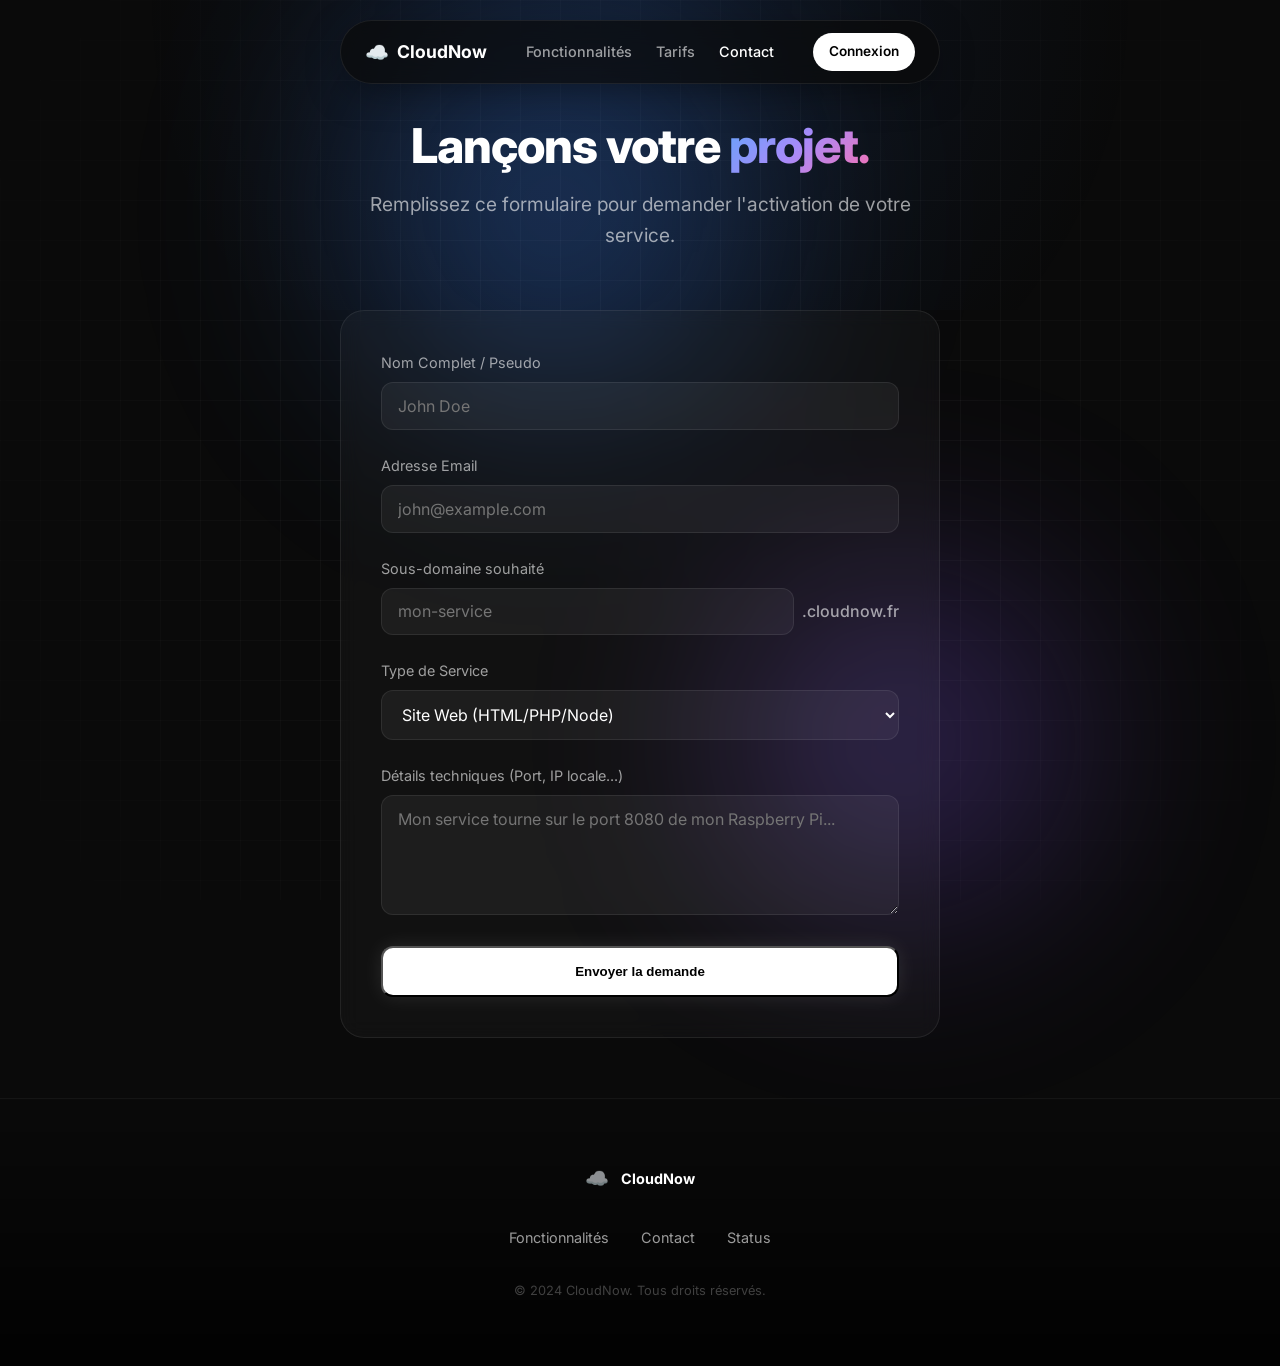
==== contact.html @ 5626d106 "Add files via upload" ====
<!DOCTYPE html>
<html lang="fr">

<head>
    <meta charset="UTF-8">
    <meta name="viewport" content="width=device-width, initial-scale=1.0">
    <title>Contact - CloudNow</title>
    <link rel="stylesheet" href="style.css">
    <link rel="icon"
        href="data:image/svg+xml,<svg xmlns=%22http://www.w3.org/2000/svg%22 viewBox=%220 0 100 100%22><text y=%22.9em%22 font-size=%2290%22>☁️</text></svg>">
</head>

<body>
    <div class="grid-overlay"></div>
    <div class="bg-gradient-blob blob-1"></div>
    <div class="bg-gradient-blob blob-2"></div>

    <nav>
        <div class="nav-glass">
            <a href="index.html" class="logo">
                <span style="font-size: 1.2rem;">☁️</span> CloudNow
            </a>
            <div class="nav-links">
                <a href="features.html">Fonctionnalités</a>
                <a href="pricing.html">Tarifs</a>
                <a href="contact.html" style="color: white;">Contact</a>
            </div>
            <a href="https://panel.cloudnow.fr" class="nav-cta">Connexion</a>
        </div>
    </nav>

    <header class="page-header">
        <h1>Lançons votre <span class="text-gradient">projet.</span></h1>
        <p>Remplissez ce formulaire pour demander l'activation de votre service.</p>
    </header>

    <section style="padding: 0 20px; padding-bottom: 60px;">
        <div class="contact-form-container">
            <form>
                <div class="form-group">
                    <label for="name">Nom Complet / Pseudo</label>
                    <input type="text" id="name" class="form-control" placeholder="John Doe" required>
                </div>

                <div class="form-group">
                    <label for="email">Adresse Email</label>
                    <input type="email" id="email" class="form-control" placeholder="john@example.com" required>
                </div>

                <div class="form-group">
                    <label for="domain">Sous-domaine souhaité</label>
                    <div style="display: flex; align-items: center; gap: 0.5rem;">
                        <input type="text" id="domain" class="form-control" placeholder="mon-service" required>
                        <span style="color: var(--text-muted); font-weight: 500;">.cloudnow.fr</span>
                    </div>
                </div>

                <div class="form-group">
                    <label for="service-type">Type de Service</label>
                    <select id="service-type" class="form-control">
                        <option value="web">Site Web (HTML/PHP/Node)</option>
                        <option value="app">Application (Docker, Portainer...)</option>
                        <option value="media">Média (Plex, Jellyfin)</option>
                        <option value="game">Serveur de Jeu</option>
                        <option value="other">Autre</option>
                    </select>
                </div>

                <div class="form-group">
                    <label for="message">Détails techniques (Port, IP locale...)</label>
                    <textarea id="message" class="form-control"
                        placeholder="Mon service tourne sur le port 8080 de mon Raspberry Pi..." required></textarea>
                </div>

                <button type="submit" class="btn btn-primary" style="width: 100%; justify-content: center;">Envoyer la
                    demande</button>
            </form>
        </div>
    </section>

    <footer>
        <div class="footer-logo">
            <span style="font-size: 1.2rem;">☁️</span>
            <span style="font-weight: 700; color: white;">CloudNow</span>
        </div>
        <div class="footer-links">
            <a href="features.html">Fonctionnalités</a>
            <a href="contact.html">Contact</a>
            <a href="#">Status</a>
        </div>
        <div style="margin-top: 2rem; font-size: 0.8rem; opacity: 0.4;">
            &copy; 2024 CloudNow. Tous droits réservés.
        </div>
    </footer>
    <script src="script.js"></script>
</body>

</html>
---- style.css ----
/* CloudNow Design System */
@import url('https://fonts.googleapis.com/css2?family=Inter:wght@400;500;600;700;800&display=swap');

:root {
    --bg-color: #0A0A0A;
    --text-color: #ffffff;
    --text-muted: rgba(255, 255, 255, 0.6);
    --primary-gradient: linear-gradient(135deg, #60A5FA 0%, #A78BFA 50%, #F472B6 100%);
    --glass-bg: rgba(255, 255, 255, 0.03);
    --glass-border: rgba(255, 255, 255, 0.08);
    --glass-shadow: 0 4px 30px rgba(0, 0, 0, 0.1);
    --accent-blue: #3B82F6;
    --accent-purple: #8B5CF6;
}

* {
    margin: 0;
    padding: 0;
    box-sizing: border-box;
}

body {
    background-color: var(--bg-color);
    color: var(--text-color);
    font-family: 'Inter', sans-serif;
    overflow-x: hidden;
    line-height: 1.6;
}

/* Background Effects */
.bg-gradient-blob {
    position: absolute;
    border-radius: 50%;
    filter: blur(100px);
    opacity: 0.4;
    z-index: -1;
    pointer-events: none;
}

.blob-1 {
    top: -10%;
    left: 20%;
    width: 600px;
    height: 600px;
    background: radial-gradient(circle, var(--accent-blue), transparent 70%);
    animation: float 20s infinite ease-in-out;
}

.blob-2 {
    bottom: -10%;
    right: 10%;
    width: 500px;
    height: 500px;
    background: radial-gradient(circle, var(--accent-purple), transparent 70%);
    animation: float 25s infinite reverse ease-in-out;
}

.grid-overlay {
    position: fixed;
    top: 0;
    left: 0;
    width: 100%;
    height: 100%;
    background-image:
        linear-gradient(rgba(255, 255, 255, 0.03) 1px, transparent 1px),
        linear-gradient(90deg, rgba(255, 255, 255, 0.03) 1px, transparent 1px);
    background-size: 40px 40px;
    mask-image: radial-gradient(circle at center, black 40%, transparent 100%);
    z-index: -1;
    pointer-events: none;
}

@keyframes float {

    0%,
    100% {
        transform: translate(0, 0);
    }

    50% {
        transform: translate(30px, -30px);
    }
}

/* Typography */
h1,
h2,
h3 {
    font-weight: 800;
    letter-spacing: -0.02em;
    line-height: 1.1;
}

.text-gradient {
    background: var(--primary-gradient);
    -webkit-background-clip: text;
    -webkit-text-fill-color: transparent;
    background-clip: text;
}

/* Navbar */
nav {
    position: fixed;
    top: 20px;
    left: 50%;
    transform: translateX(-50%);
    z-index: 100;
    width: 90%;
    max-width: 600px;
}

.nav-glass {
    background: rgba(10, 10, 10, 0.7);
    backdrop-filter: blur(12px);
    -webkit-backdrop-filter: blur(12px);
    border: 1px solid var(--glass-border);
    border-radius: 100px;
    padding: 0.75rem 1.5rem;
    display: flex;
    justify-content: space-between;
    align-items: center;
    box-shadow: 0 10px 40px -10px rgba(0, 0, 0, 0.5);
}

.logo {
    font-weight: 700;
    font-size: 1.1rem;
    color: white;
    text-decoration: none;
    display: flex;
    align-items: center;
    gap: 0.5rem;
}

.nav-links {
    display: flex;
    gap: 1.5rem;
}

.nav-links a {
    color: var(--text-muted);
    text-decoration: none;
    font-size: 0.9rem;
    font-weight: 500;
    transition: color 0.3s ease;
}

.nav-links a:hover {
    color: white;
}

.nav-cta {
    background: white;
    color: black;
    padding: 0.5rem 1rem;
    border-radius: 100px;
    font-weight: 600;
    font-size: 0.85rem;
    text-decoration: none;
    transition: transform 0.2s ease;
}

.nav-cta:hover {
    transform: scale(1.05);
}

/* Hero Section */
.hero {
    min-height: 100vh;
    display: flex;
    flex-direction: column;
    align-items: center;
    justify-content: center;
    text-align: center;
    padding: 120px 20px 60px;
    position: relative;
}

.hero-pill {
    display: inline-flex;
    align-items: center;
    gap: 0.5rem;
    padding: 0.4rem 1rem;
    background: rgba(59, 130, 246, 0.1);
    border: 1px solid rgba(59, 130, 246, 0.2);
    border-radius: 100px;
    color: #93C5FD;
    font-size: 0.85rem;
    font-weight: 500;
    margin-bottom: 2rem;
    animation: fadeUp 0.8s ease-out;
}

.hero h1 {
    font-size: clamp(3rem, 6vw, 5rem);
    margin-bottom: 1.5rem;
    animation: fadeUp 0.8s ease-out 0.1s backwards;
}

.hero p {
    font-size: 1.25rem;
    color: var(--text-muted);
    max-width: 600px;
    margin: 0 auto 2.5rem;
    animation: fadeUp 0.8s ease-out 0.2s backwards;
}

.hero-buttons {
    display: flex;
    gap: 1rem;
    justify-content: center;
    animation: fadeUp 0.8s ease-out 0.3s backwards;
}

.btn {
    padding: 1rem 2rem;
    border-radius: 12px;
    font-weight: 600;
    text-decoration: none;
    transition: all 0.3s ease;
    display: inline-flex;
    align-items: center;
    gap: 0.5rem;
}

.btn-primary {
    background: white;
    color: black;
    box-shadow: 0 0 20px rgba(255, 255, 255, 0.1);
}

.btn-primary:hover {
    transform: translateY(-2px);
    box-shadow: 0 0 30px rgba(255, 255, 255, 0.2);
}

.btn-glass {
    background: rgba(255, 255, 255, 0.05);
    border: 1px solid rgba(255, 255, 255, 0.1);
    color: white;
}

.btn-glass:hover {
    background: rgba(255, 255, 255, 0.1);
    transform: translateY(-2px);
}

/* 3D Visualization */
.visual-container {
    perspective: 1000px;
    margin-top: 4rem;
    width: 100%;
    max-width: 900px;
    animation: fadeUp 1s ease-out 0.5s backwards;
}

.glass-card-3d {
    background: rgba(15, 17, 21, 0.6);
    backdrop-filter: blur(20px);
    -webkit-backdrop-filter: blur(20px);
    border: 1px solid var(--glass-border);
    border-radius: 24px;
    padding: 2rem;
    transform: rotateX(10deg);
    transition: transform 0.3s ease;
    box-shadow: 0 25px 50px -12px rgba(0, 0, 0, 0.5);
    position: relative;
    overflow: hidden;
}

.glass-card-3d:hover {
    transform: rotateX(0deg) scale(1.02);
}

.card-header {
    display: flex;
    justify-content: space-between;
    align-items: center;
    margin-bottom: 2rem;
    padding-bottom: 1rem;
    border-bottom: 1px solid var(--glass-border);
}

.traffic-lights {
    display: flex;
    gap: 0.5rem;
}

.light {
    width: 12px;
    height: 12px;
    border-radius: 50%;
}

.light.red {
    background: #EF4444;
    opacity: 0.5;
}

.light.yellow {
    background: #F59E0B;
    opacity: 0.5;
}

.light.green {
    background: #10B981;
    opacity: 0.5;
}

.url-bar {
    background: rgba(255, 255, 255, 0.05);
    padding: 0.25rem 1rem;
    border-radius: 100px;
    font-size: 0.8rem;
    color: var(--text-muted);
    width: 60%;
    text-align: center;
}

.services-grid {
    display: grid;
    grid-template-columns: repeat(3, 1fr);
    gap: 1rem;
}

.service-item {
    background: rgba(255, 255, 255, 0.03);
    border: 1px solid var(--glass-border);
    border-radius: 16px;
    padding: 1.5rem;
    text-align: left;
    transition: all 0.3s ease;
}

.service-item:hover {
    background: rgba(255, 255, 255, 0.06);
    border-color: rgba(255, 255, 255, 0.2);
}

.icon-box {
    width: 40px;
    height: 40px;
    border-radius: 10px;
    display: flex;
    align-items: center;
    justify-content: center;
    margin-bottom: 1rem;
    font-size: 1.2rem;
}

.blue-glow {
    background: rgba(59, 130, 246, 0.1);
    color: #60A5FA;
}

.purple-glow {
    background: rgba(139, 92, 246, 0.1);
    color: #A78BFA;
}

.pink-glow {
    background: rgba(244, 114, 182, 0.1);
    color: #F472B6;
}

.service-item h4 {
    font-size: 1.1rem;
    margin-bottom: 0.25rem;
}

.service-item span {
    font-size: 0.8rem;
    color: var(--text-muted);
}

/* Features Section */
.features {
    padding: 100px 20px;
    max-width: 1200px;
    margin: 0 auto;
}

.features-grid {
    display: grid;
    grid-template-columns: repeat(auto-fit, minmax(300px, 1fr));
    gap: 2rem;
    margin-top: 4rem;
}

.feature-card {
    background: var(--glass-bg);
    border: 1px solid var(--glass-border);
    border-radius: 24px;
    padding: 2.5rem;
    transition: all 0.3s ease;
    position: relative;
    overflow: hidden;
}

.feature-card:hover {
    transform: translateY(-5px);
    border-color: rgba(255, 255, 255, 0.2);
}

.feature-glow {
    position: absolute;
    top: 0;
    right: 0;
    width: 150px;
    height: 150px;
    background: var(--accent-blue);
    filter: blur(80px);
    opacity: 0;
    transition: opacity 0.5s ease;
}

.feature-card:hover .feature-glow {
    opacity: 0.2;
}

.feature-card h3 {
    font-size: 1.5rem;
    margin-bottom: 1rem;
    position: relative;
    z-index: 1;
}

.feature-card p {
    color: var(--text-muted);
    font-size: 1rem;
    position: relative;
    z-index: 1;
}

/* Page Specific Styles */
.page-header {
    padding: 120px 20px 60px;
    text-align: center;
    background: radial-gradient(circle at top center, rgba(59, 130, 246, 0.1), transparent 70%);
}

.page-header h1 {
    font-size: 3rem;
    margin-bottom: 1rem;
}

.page-header p {
    color: var(--text-muted);
    font-size: 1.2rem;
    max-width: 600px;
    margin: 0 auto;
}

/* Forms */
.contact-form-container {
    max-width: 600px;
    margin: 0 auto;
    background: var(--glass-bg);
    border: 1px solid var(--glass-border);
    border-radius: 24px;
    padding: 2.5rem;
    backdrop-filter: blur(10px);
}

.form-group {
    margin-bottom: 1.5rem;
    text-align: left;
}

.form-group label {
    display: block;
    margin-bottom: 0.5rem;
    color: var(--text-muted);
    font-size: 0.9rem;
}

.form-control {
    width: 100%;
    padding: 0.8rem 1rem;
    background: rgba(255, 255, 255, 0.05);
    border: 1px solid var(--glass-border);
    border-radius: 12px;
    color: white;
    font-family: inherit;
    font-size: 1rem;
    transition: all 0.3s ease;
}

.form-control:focus {
    outline: none;
    border-color: var(--accent-blue);
    background: rgba(255, 255, 255, 0.08);
    box-shadow: 0 0 0 4px rgba(59, 130, 246, 0.1);
}

textarea.form-control {
    min-height: 120px;
    resize: vertical;
}

/* Pricing */
.pricing-grid {
    display: grid;
    grid-template-columns: repeat(auto-fit, minmax(300px, 1fr));
    gap: 2rem;
    max-width: 1000px;
    margin: 4rem auto;
}

.pricing-card {
    background: var(--glass-bg);
    border: 1px solid var(--glass-border);
    border-radius: 24px;
    padding: 2.5rem;
    text-align: center;
    position: relative;
    overflow: hidden;
    transition: transform 0.3s ease;
}

.pricing-card:hover {
    transform: translateY(-5px);
    border-color: rgba(255, 255, 255, 0.2);
}

.pricing-card.featured {
    background: rgba(59, 130, 246, 0.05);
    border-color: rgba(59, 130, 246, 0.3);
}

.pricing-card.featured::before {
    content: 'Recommandé';
    position: absolute;
    top: 1rem;
    right: 1rem;
    background: var(--accent-blue);
    color: white;
    font-size: 0.7rem;
    font-weight: 700;
    padding: 0.25rem 0.75rem;
    border-radius: 100px;
}

.pricing-price {
    font-size: 3.5rem;
    font-weight: 800;
    margin: 1.5rem 0;
    color: white;
}

.pricing-price span {
    font-size: 1rem;
    color: var(--text-muted);
    font-weight: 500;
}

.pricing-features {
    list-style: none;
    margin: 2rem 0;
    text-align: left;
}

.pricing-features li {
    margin-bottom: 0.75rem;
    color: var(--text-muted);
    display: flex;
    align-items: center;
    gap: 0.5rem;
}

.pricing-features li.active {
    color: white;
}

.check-icon {
    color: var(--accent-blue);
}

/* Catalog Grid */
.catalog-grid {
    display: grid;
    grid-template-columns: repeat(auto-fill, minmax(150px, 1fr));
    gap: 1.5rem;
    max-width: 1000px;
    margin: 4rem auto;
}

.catalog-item {
    background: rgba(255, 255, 255, 0.03);
    border: 1px solid var(--glass-border);
    border-radius: 16px;
    padding: 1.5rem;
    text-align: center;
    transition: all 0.3s ease;
}

.catalog-item:hover {
    background: rgba(255, 255, 255, 0.08);
    transform: translateY(-3px);
}

.catalog-icon {
    font-size: 2.5rem;
    margin-bottom: 1rem;
    display: block;
}

/* Footer (inspired by EpitaNote) */
footer {
    border-top: 1px solid var(--glass-border);
    padding: 4rem 2rem;
    text-align: center;
    color: var(--text-muted);
    font-size: 0.9rem;
    background: linear-gradient(to bottom, transparent, rgba(0, 0, 0, 0.8));
}

.footer-logo {
    display: flex;
    justify-content: center;
    align-items: center;
    gap: 0.75rem;
    margin-bottom: 1.5rem;
}

.footer-links {
    display: flex;
    justify-content: center;
    gap: 2rem;
    margin-top: 2rem;
}

.footer-links a {
    color: var(--text-muted);
    text-decoration: none;
    transition: color 0.2s;
}

.footer-links a:hover {
    color: white;
}

@keyframes fadeUp {
    from {
        opacity: 0;
        transform: translateY(20px);
    }

    to {
        opacity: 1;
        transform: translateY(0);
    }
}

/* Responsive */
@media (max-width: 768px) {
    .nav-links {
        display: none;
    }

    .hero h1 {
        font-size: 3rem;
    }

    .services-grid {
        grid-template-columns: 1fr;
    }

    .visual-container {
        transform: none;
        margin-top: 2rem;
    }

    .glass-card-3d {
        transform: none;
    }
}
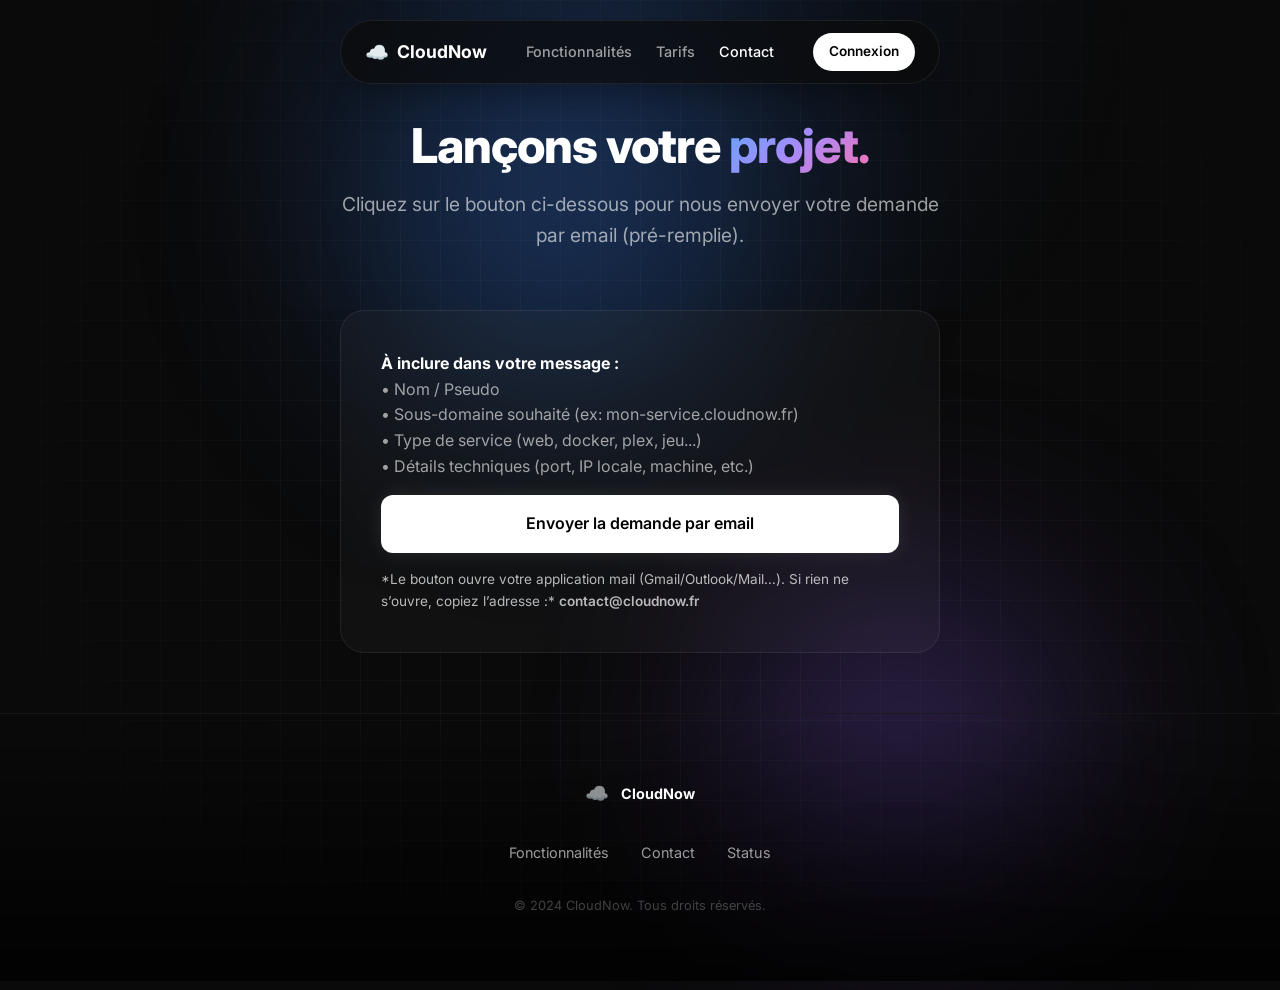
==== commit 0f3c7c86: "Update contact.html" ====
--- a/contact.html
+++ b/contact.html
@@ -31,50 +31,33 @@
 
     <header class="page-header">
         <h1>Lançons votre <span class="text-gradient">projet.</span></h1>
-        <p>Remplissez ce formulaire pour demander l'activation de votre service.</p>
+        <p>Cliquez sur le bouton ci-dessous pour nous envoyer votre demande par email (pré-remplie).</p>
     </header>
 
     <section style="padding: 0 20px; padding-bottom: 60px;">
         <div class="contact-form-container">
-            <form>
-                <div class="form-group">
-                    <label for="name">Nom Complet / Pseudo</label>
-                    <input type="text" id="name" class="form-control" placeholder="John Doe" required>
+
+            <div style="display:flex; flex-direction:column; gap: 1rem;">
+                <div style="color: var(--text-muted); line-height: 1.6;">
+                    <strong style="color: white;">À inclure dans votre message :</strong><br>
+                    • Nom / Pseudo<br>
+                    • Sous-domaine souhaité (ex: mon-service.cloudnow.fr)<br>
+                    • Type de service (web, docker, plex, jeu...)<br>
+                    • Détails techniques (port, IP locale, machine, etc.)
                 </div>
 
-                <div class="form-group">
-                    <label for="email">Adresse Email</label>
-                    <input type="email" id="email" class="form-control" placeholder="john@example.com" required>
+                <a class="btn btn-primary"
+                   style="width: 100%; justify-content: center; text-align:center;"
+                   href="mailto:contact@cloudnow.fr?subject=Demande%20d%27activation%20CloudNow&body=Bonjour%20CloudNow%2C%0D%0A%0D%0AJe%20souhaite%20activer%20un%20service.%0D%0A%0D%0A-%20Nom%20%2F%20Pseudo%20%3A%20%0D%0A-%20Email%20%3A%20%0D%0A-%20Sous-domaine%20souhait%C3%A9%20%3A%20%28ex%20%3A%20mon-service.cloudnow.fr%29%0D%0A-%20Type%20de%20service%20%3A%20%28web%2C%20app%2C%20m%C3%A9dia%2C%20jeu%2C%20autre%29%0D%0A-%20D%C3%A9tails%20techniques%20%3A%20%28port%2C%20IP%20locale%2C%20mat%C3%A9riel%2C%20docker%2C%20etc.%29%0D%0A%0D%0AMerci%20%21%0D%0A">
+                    Envoyer la demande par email
+                </a>
+
+                <div style="font-size: 0.85rem; opacity: 0.7;">
+                    *Le bouton ouvre votre application mail (Gmail/Outlook/Mail…). Si rien ne s’ouvre, copiez l’adresse :*
+                    <span style="color: white; font-weight: 600;">contact@cloudnow.fr</span>
                 </div>
+            </div>
 
-                <div class="form-group">
-                    <label for="domain">Sous-domaine souhaité</label>
-                    <div style="display: flex; align-items: center; gap: 0.5rem;">
-                        <input type="text" id="domain" class="form-control" placeholder="mon-service" required>
-                        <span style="color: var(--text-muted); font-weight: 500;">.cloudnow.fr</span>
-                    </div>
-                </div>
-
-                <div class="form-group">
-                    <label for="service-type">Type de Service</label>
-                    <select id="service-type" class="form-control">
-                        <option value="web">Site Web (HTML/PHP/Node)</option>
-                        <option value="app">Application (Docker, Portainer...)</option>
-                        <option value="media">Média (Plex, Jellyfin)</option>
-                        <option value="game">Serveur de Jeu</option>
-                        <option value="other">Autre</option>
-                    </select>
-                </div>
-
-                <div class="form-group">
-                    <label for="message">Détails techniques (Port, IP locale...)</label>
-                    <textarea id="message" class="form-control"
-                        placeholder="Mon service tourne sur le port 8080 de mon Raspberry Pi..." required></textarea>
-                </div>
-
-                <button type="submit" class="btn btn-primary" style="width: 100%; justify-content: center;">Envoyer la
-                    demande</button>
-            </form>
         </div>
     </section>
 
@@ -92,7 +75,8 @@
             &copy; 2024 CloudNow. Tous droits réservés.
         </div>
     </footer>
+
     <script src="script.js"></script>
 </body>
 
-</html>+</html>
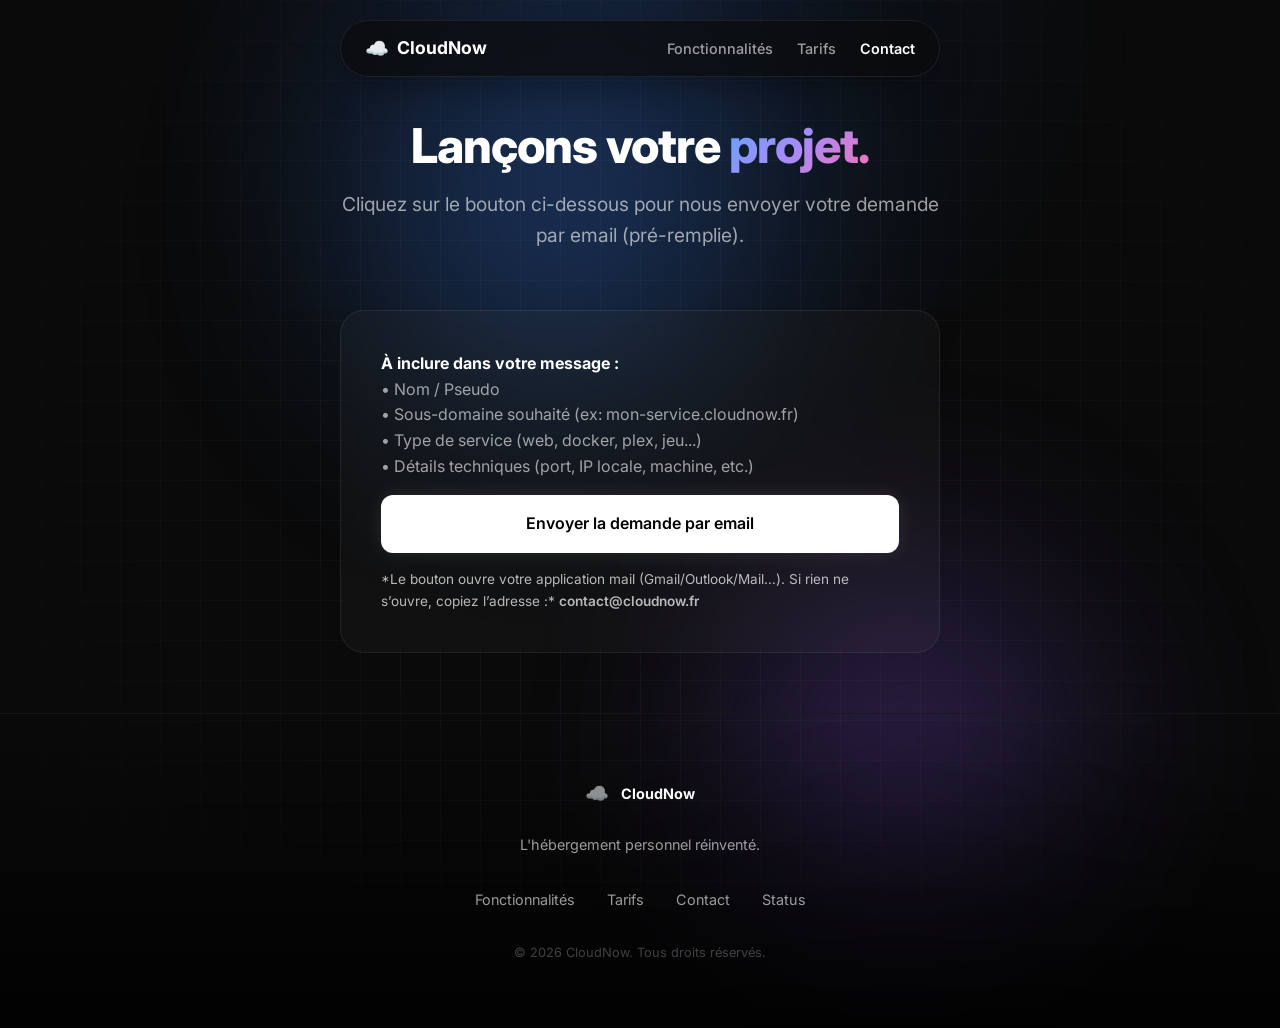
==== commit 35a70c1c: "Add files via upload" ====
--- a/contact.html
+++ b/contact.html
@@ -11,10 +11,12 @@
 </head>
 
 <body>
+    <!-- Background Elements -->
     <div class="grid-overlay"></div>
     <div class="bg-gradient-blob blob-1"></div>
     <div class="bg-gradient-blob blob-2"></div>
 
+    <!-- Navigation -->
     <nav>
         <div class="nav-glass">
             <a href="index.html" class="logo">
@@ -23,9 +25,8 @@
             <div class="nav-links">
                 <a href="features.html">Fonctionnalités</a>
                 <a href="pricing.html">Tarifs</a>
-                <a href="contact.html" style="color: white;">Contact</a>
+                <a href="contact.html" class="active">Contact</a>
             </div>
-            <a href="https://panel.cloudnow.fr" class="nav-cta">Connexion</a>
         </div>
     </nav>
 
@@ -46,14 +47,14 @@
                     • Détails techniques (port, IP locale, machine, etc.)
                 </div>
 
-                <a class="btn btn-primary"
-                   style="width: 100%; justify-content: center; text-align:center;"
-                   href="mailto:contact@cloudnow.fr?subject=Demande%20d%27activation%20CloudNow&body=Bonjour%20CloudNow%2C%0D%0A%0D%0AJe%20souhaite%20activer%20un%20service.%0D%0A%0D%0A-%20Nom%20%2F%20Pseudo%20%3A%20%0D%0A-%20Email%20%3A%20%0D%0A-%20Sous-domaine%20souhait%C3%A9%20%3A%20%28ex%20%3A%20mon-service.cloudnow.fr%29%0D%0A-%20Type%20de%20service%20%3A%20%28web%2C%20app%2C%20m%C3%A9dia%2C%20jeu%2C%20autre%29%0D%0A-%20D%C3%A9tails%20techniques%20%3A%20%28port%2C%20IP%20locale%2C%20mat%C3%A9riel%2C%20docker%2C%20etc.%29%0D%0A%0D%0AMerci%20%21%0D%0A">
+                <a class="btn btn-primary" style="width: 100%; justify-content: center; text-align:center;"
+                    href="mailto:contact@cloudnow.fr?subject=Demande%20d%27activation%20CloudNow&body=Bonjour%20CloudNow%2C%0D%0A%0D%0AJe%20souhaite%20activer%20un%20service.%0D%0A%0D%0A-%20Nom%20%2F%20Pseudo%20%3A%20%0D%0A-%20Email%20%3A%20%0D%0A-%20Sous-domaine%20souhait%C3%A9%20%3A%20%28ex%20%3A%20mon-service.cloudnow.fr%29%0D%0A-%20Type%20de%20service%20%3A%20%28web%2C%20app%2C%20m%C3%A9dia%2C%20jeu%2C%20autre%29%0D%0A-%20D%C3%A9tails%20techniques%20%3A%20%28port%2C%20IP%20locale%2C%20mat%C3%A9riel%2C%20docker%2C%20etc.%29%0D%0A%0D%0AMerci%20%21%0D%0A">
                     Envoyer la demande par email
                 </a>
 
                 <div style="font-size: 0.85rem; opacity: 0.7;">
-                    *Le bouton ouvre votre application mail (Gmail/Outlook/Mail…). Si rien ne s’ouvre, copiez l’adresse :*
+                    *Le bouton ouvre votre application mail (Gmail/Outlook/Mail…). Si rien ne s’ouvre, copiez l’adresse
+                    :*
                     <span style="color: white; font-weight: 600;">contact@cloudnow.fr</span>
                 </div>
             </div>
@@ -61,22 +62,27 @@
         </div>
     </section>
 
+    <!-- Footer -->
     <footer>
         <div class="footer-logo">
             <span style="font-size: 1.2rem;">☁️</span>
             <span style="font-weight: 700; color: white;">CloudNow</span>
         </div>
+        <p>L'hébergement personnel réinventé.</p>
+
         <div class="footer-links">
             <a href="features.html">Fonctionnalités</a>
+            <a href="pricing.html">Tarifs</a>
             <a href="contact.html">Contact</a>
             <a href="#">Status</a>
         </div>
+
         <div style="margin-top: 2rem; font-size: 0.8rem; opacity: 0.4;">
-            &copy; 2024 CloudNow. Tous droits réservés.
+            &copy; 2026 CloudNow. Tous droits réservés.
         </div>
     </footer>
 
     <script src="script.js"></script>
 </body>
 
-</html>
+</html>
--- a/style.css
+++ b/style.css
@@ -145,8 +145,13 @@
     transition: color 0.3s ease;
 }
 
-.nav-links a:hover {
-    color: white;
+.nav-links a:hover,
+.nav-links a.active {
+    color: white;
+}
+
+.nav-links a.active {
+    font-weight: 600;
 }
 
 .nav-cta {
